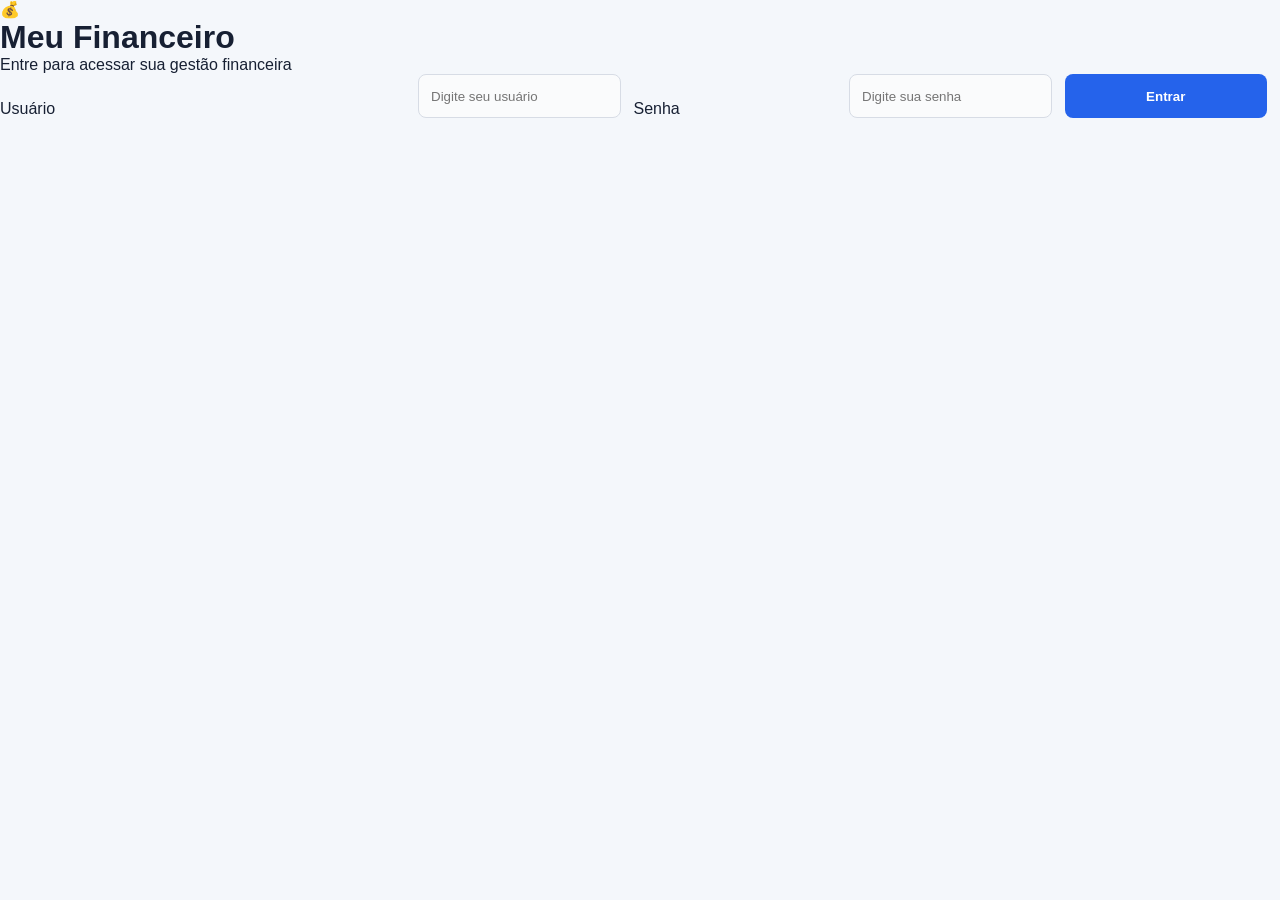
==== login.html @ 31ed2437 "Add files via upload" ====
<!DOCTYPE html>
<html lang="pt-BR">

<head>

    <meta charset="UTF-8">

    <meta name="viewport" content="width=device-width, initial-scale=1.0">

    <title>Login - Meu Financeiro</title>

    <link rel="stylesheet" href="style.css">

</head>

<body class="pagina-login">

    <div class="login-container">

        <div class="login-card">

            <div class="login-logo">
                💰
            </div>

            <h1>Meu Financeiro</h1>

            <p>
                Entre para acessar sua gestão financeira
            </p>


            <form id="loginForm">

                <label>
                    Usuário
                </label>

                <input
                    type="text"
                    id="usuario"
                    placeholder="Digite seu usuário"
                    required
                >


                <label>
                    Senha
                </label>

                <input
                    type="password"
                    id="senha"
                    placeholder="Digite sua senha"
                    required
                >


                <button type="submit">
                    Entrar
                </button>

            </form>


            <p
                id="mensagemErro"
                class="mensagem-erro"
            ></p>

        </div>

    </div>


    <script>

        const formulario =
            document.getElementById("loginForm");


        formulario.addEventListener(
            "submit",
            function(event) {

                event.preventDefault();


                const usuario =
                    document.getElementById("usuario").value;


                const senha =
                    document.getElementById("senha").value;


                /*
                 * LOGIN DE DEMONSTRAÇÃO
                 */

                if (
                    usuario === "admin" &&
                    senha === "123456"
                ) {

                    localStorage.setItem(
                        "usuarioLogado",
                        "true"
                    );


                    window.location.href =
                        "index.html";

                }

                else {

                    document.getElementById(
                        "mensagemErro"
                    ).textContent =
                        "Usuário ou senha incorretos.";

                }

            }
        );

    </script>

</body>

</html>
---- style.css ----
* {
    box-sizing: border-box;
    margin: 0;
    padding: 0;
}

body {
    font-family: Arial, Helvetica, sans-serif;
    background: #f4f7fb;
    color: #172033;
}


/* CABEÇALHO */

header {
    background: #172554;
    color: white;
    padding: 22px 40px;
    box-shadow: 0 2px 10px rgba(0,0,0,0.08);
}

.logo {
    max-width: 1200px;
    margin: auto;
    font-size: 23px;
    font-weight: bold;
}

.logo span {
    margin-left: 8px;
}


/* CONTEÚDO */

.container {
    max-width: 1200px;
    margin: 35px auto;
    padding: 0 25px;
}

.cabecalho h1 {
    font-size: 30px;
    margin-bottom: 8px;
}

.cabecalho p {
    color: #6b7280;
    margin-bottom: 30px;
}


/* CARDS */

.cards {
    display: grid;
    grid-template-columns: repeat(3, 1fr);
    gap: 20px;
    margin-bottom: 25px;
}

.card {
    background: white;
    padding: 25px;
    border-radius: 15px;
    border: 1px solid #e7ebf2;
    box-shadow: 0 5px 18px rgba(15,23,42,0.05);
}

.card h3 {
    color: #6b7280;
    font-size: 14px;
    margin-bottom: 13px;
}

.card p {
    font-size: 27px;
    font-weight: bold;
}

.saldo {
    color: #2563eb;
}

.receita {
    color: #16a34a;
}

.despesa {
    color: #dc2626;
}


/* PAINÉIS */

.painel {
    background: white;
    padding: 28px;
    border-radius: 15px;
    border: 1px solid #e7ebf2;
    box-shadow: 0 5px 18px rgba(15,23,42,0.05);
    margin-bottom: 25px;
}

.painel h2 {
    font-size: 19px;
    margin-bottom: 22px;
}


/* FORMULÁRIO */

form {
    display: grid;
    grid-template-columns: 2fr 1fr 1fr 1fr 1fr auto;
    gap: 13px;
    align-items: end;
}

.campo {
    display: flex;
    flex-direction: column;
}

.campo label {
    font-size: 13px;
    font-weight: bold;
    color: #4b5563;
    margin-bottom: 7px;
}

input,
select {
    width: 100%;
    height: 44px;
    padding: 0 12px;
    border: 1px solid #d7dce5;
    border-radius: 8px;
    background: #fafbfc;
    outline: none;
}

input:focus,
select:focus {
    border-color: #2563eb;
    box-shadow: 0 0 0 3px rgba(37,99,235,0.1);
}


/* BOTÕES */

button {
    height: 44px;
    padding: 0 18px;
    border: none;
    border-radius: 8px;
    background: #2563eb;
    color: white;
    font-weight: bold;
    cursor: pointer;
}

button:hover {
    background: #1d4ed8;
}


/* GRÁFICOS */

.graficos {
    display: grid;
    grid-template-columns: 1fr 1fr;
    gap: 25px;
}

.categoria-grafico {
    margin-bottom: 20px;
}

.categoria-topo {
    display: flex;
    justify-content: space-between;
    margin-bottom: 7px;
    font-size: 14px;
}

.categoria-topo span {
    color: #6b7280;
}


/* BARRAS */

.barra-fundo {
    width: 100%;
    height: 15px;
    background: #edf0f5;
    border-radius: 20px;
    overflow: hidden;
}

.barra {
    height: 100%;
    border-radius: 20px;
    transition: width 0.5s;
}

.barra-gasto {
    height: 100%;
    background: #dc2626;
    border-radius: 20px;
    transition: width 0.5s;
}

.receita-barra {
    background: #16a34a;
}

.despesa-barra {
    background: #dc2626;
}


/* RESUMO DO GRÁFICO */

.barra-container {
    margin-bottom: 25px;
}

.barra-container > span {
    display: block;
    font-size: 14px;
    margin-bottom: 8px;
}

.barra-container strong {
    display: block;
    margin-top: 7px;
    font-size: 14px;
}


/* HISTÓRICO */

.titulo-historico {
    display: flex;
    justify-content: space-between;
    align-items: center;
    margin-bottom: 20px;
}

.titulo-historico h2 {
    margin-bottom: 0;
}

#filtro {
    width: 160px;
}


.lancamento {
    display: flex;
    justify-content: space-between;
    align-items: center;
    padding: 17px 5px;
    border-bottom: 1px solid #edf0f4;
}

.lancamento:last-child {
    border-bottom: none;
}

.lancamento strong {
    font-size: 15px;
}

.lancamento small {
    display: inline-block;
    margin-top: 6px;
    color: #8b94a5;
    font-size: 12px;
}

.valor-receita {
    color: #16a34a;
    font-weight: bold;
    margin-right: 12px;
}

.valor-despesa {
    color: #dc2626;
    font-weight: bold;
    margin-right: 12px;
}


/* EXCLUIR */

.botao-excluir {
    height: 32px;
    padding: 0 10px;
    background: #fff1f2;
    color: #dc2626;
    font-size: 12px;
    border: 1px solid #fecdd3;
}

.botao-excluir:hover {
    background: #fee2e2;
}


/* VAZIO */

.vazio {
    color: #9ca3af;
    text-align: center;
    padding: 25px;
}


/* RESPONSIVO */

@media (max-width: 1050px) {

    form {
        grid-template-columns: 1fr 1fr 1fr;
    }

}

@media (max-width: 800px) {

    .cards {
        grid-template-columns: 1fr;
    }

    .graficos {
        grid-template-columns: 1fr;
    }

}

@media (max-width: 600px) {

    header {
        padding: 20px;
    }

    .container {
        padding: 0 15px;
    }

    form {
        grid-template-columns: 1fr;
    }

    .titulo-historico {
        flex-direction: column;
        align-items: flex-start;
        gap: 15px;
    }

    #filtro {
        width: 100%;
    }

    .lancamento {
        flex-direction: column;
        align-items: flex-start;
        gap: 12px;
    }
/* =========================
   TELA DE LOGIN
========================= */

.pagina-login {
    min-height: 100vh;
    background: #f4f7fb;
    display: flex;
    align-items: center;
    justify-content: center;
}


.login-container {
    width: 100%;
    max-width: 420px;
    padding: 20px;
}


.login-card {
    background: white;
    padding: 40px;
    border-radius: 18px;
    box-shadow: 0 10px 35px rgba(0, 0, 0, 0.10);
    text-align: center;
}


.login-logo {
    font-size: 50px;
    margin-bottom: 10px;
}


.login-card h1 {
    margin-bottom: 8px;
    color: #172554;
}


.login-card p {
    color: #6b7280;
    margin-bottom: 25px;
}


.login-card form {
    display: flex;
    flex-direction: column;
    gap: 10px;
    text-align: left;
}


.login-card label {
    font-size: 14px;
    font-weight: bold;
    color: #374151;
    margin-top: 8px;
}


.login-card input {
    width: 100%;
    height: 46px;
    padding: 0 14px;
    border: 1px solid #d7dce5;
    border-radius: 8px;
    font-size: 14px;
}


.login-card input:focus {
    outline: none;
    border-color: #2563eb;
    box-shadow: 0 0 0 3px rgba(37, 99, 235, 0.10);
}


.login-card button {
    width: 100%;
    margin-top: 15px;
}


.mensagem-erro {
    color: #dc2626 !important;
    font-size: 14px;
    margin-top: 15px;
}
}
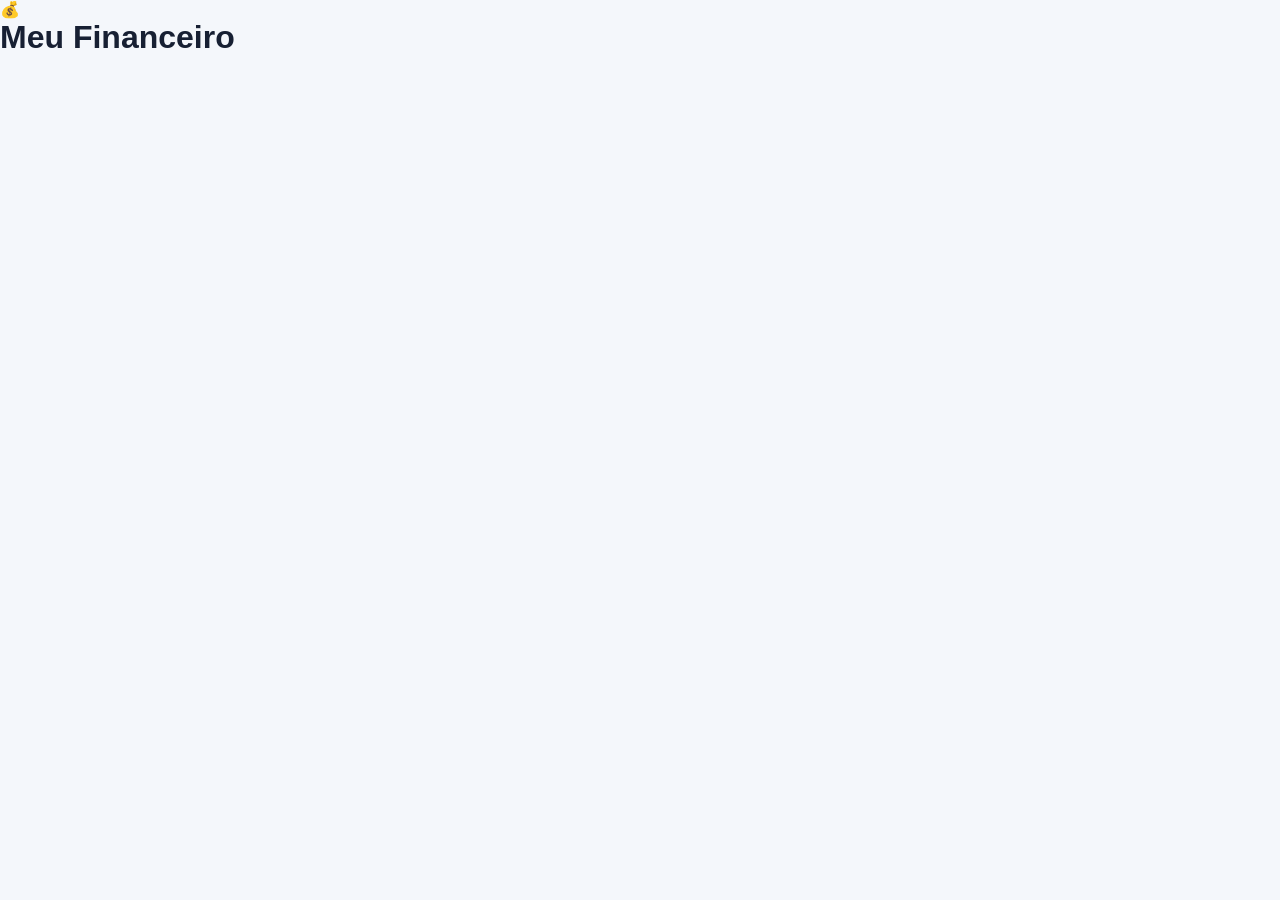
==== commit 0a2850f5: "Add files via upload" ====
--- a/login.html
+++ b/login.html
@@ -2,15 +2,12 @@
 <html lang="pt-BR">
 
 <head>
-
     <meta charset="UTF-8">
-
     <meta name="viewport" content="width=device-width, initial-scale=1.0">
 
     <title>Login - Meu Financeiro</title>
 
     <link rel="stylesheet" href="style.css">
-
 </head>
 
 <body class="pagina-login">
@@ -19,115 +16,6 @@
 
         <div class="login-card">
 
-            <div class="login-logo">
-                💰
-            </div>
+            <div class="login-logo">💰</div>
 
-            <h1>Meu Financeiro</h1>
-
-            <p>
-                Entre para acessar sua gestão financeira
-            </p>
-
-
-            <form id="loginForm">
-
-                <label>
-                    Usuário
-                </label>
-
-                <input
-                    type="text"
-                    id="usuario"
-                    placeholder="Digite seu usuário"
-                    required
-                >
-
-
-                <label>
-                    Senha
-                </label>
-
-                <input
-                    type="password"
-                    id="senha"
-                    placeholder="Digite sua senha"
-                    required
-                >
-
-
-                <button type="submit">
-                    Entrar
-                </button>
-
-            </form>
-
-
-            <p
-                id="mensagemErro"
-                class="mensagem-erro"
-            ></p>
-
-        </div>
-
-    </div>
-
-
-    <script>
-
-        const formulario =
-            document.getElementById("loginForm");
-
-
-        formulario.addEventListener(
-            "submit",
-            function(event) {
-
-                event.preventDefault();
-
-
-                const usuario =
-                    document.getElementById("usuario").value;
-
-
-                const senha =
-                    document.getElementById("senha").value;
-
-
-                /*
-                 * LOGIN DE DEMONSTRAÇÃO
-                 */
-
-                if (
-                    usuario === "admin" &&
-                    senha === "123456"
-                ) {
-
-                    localStorage.setItem(
-                        "usuarioLogado",
-                        "true"
-                    );
-
-
-                    window.location.href =
-                        "index.html";
-
-                }
-
-                else {
-
-                    document.getElementById(
-                        "mensagemErro"
-                    ).textContent =
-                        "Usuário ou senha incorretos.";
-
-                }
-
-            }
-        );
-
-    </script>
-
-</body>
-
-</html>+            <h1>Meu Financeiro</h1>
--- a/style.css
+++ b/style.css
@@ -462,4 +462,70 @@
     font-size: 14px;
     margin-top: 15px;
 }
+/* =========================
+   USUARIO E LOGOUT
+========================= */
+
+header {
+    display: flex;
+    align-items: center;
+    justify-content: space-between;
+}
+
+
+.usuario-area {
+    display: flex;
+    align-items: center;
+    gap: 15px;
+}
+
+
+#usuarioNome {
+    font-weight: bold;
+}
+
+
+.botao-sair {
+    background: #dc2626;
+    color: white;
+    border: none;
+    padding: 9px 18px;
+    border-radius: 8px;
+    cursor: pointer;
+    font-weight: bold;
+}
+
+
+.botao-sair:hover {
+    background: #b91c1c;
+}
+
+
+.botao-cadastro {
+    width: 100%;
+    background: transparent;
+    color: #2563eb;
+    border: 1px solid #2563eb;
+    padding: 11px;
+    border-radius: 8px;
+    cursor: pointer;
+}
+
+
+.botao-cadastro:hover {
+    background: #eff6ff;
+}
+
+
+.login-card hr {
+    border: none;
+    border-top: 1px solid #e5e7eb;
+    margin: 25px 0;
+}
+
+
+.cadastro-texto {
+    margin-bottom: 10px !important;
+}
+
 }
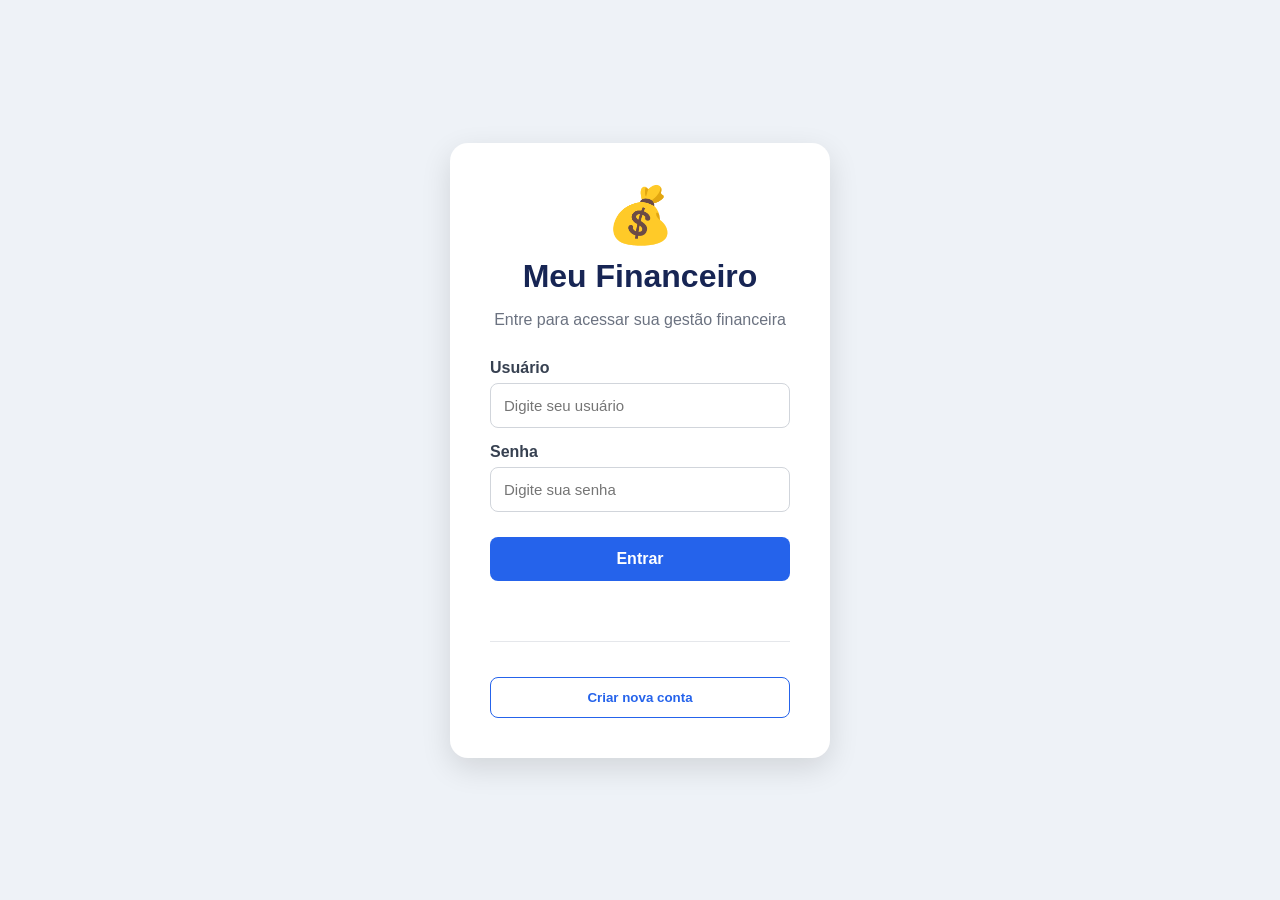
==== commit 38901b28: "Add files via upload" ====
--- a/login.html
+++ b/login.html
@@ -2,20 +2,416 @@
 <html lang="pt-BR">
 
 <head>
+
     <meta charset="UTF-8">
+
     <meta name="viewport" content="width=device-width, initial-scale=1.0">
 
     <title>Login - Meu Financeiro</title>
 
-    <link rel="stylesheet" href="style.css">
+    <style>
+
+        * {
+            box-sizing: border-box;
+        }
+
+        body {
+            margin: 0;
+            min-height: 100vh;
+            font-family: Arial, sans-serif;
+            background: #eef2f7;
+
+            display: flex;
+            align-items: center;
+            justify-content: center;
+        }
+
+        .login-card {
+            width: 380px;
+            max-width: 90%;
+
+            background: white;
+
+            padding: 40px;
+
+            border-radius: 18px;
+
+            box-shadow:
+                0 10px 30px rgba(0,0,0,0.12);
+
+            text-align: center;
+        }
+
+        .logo {
+            font-size: 55px;
+            margin-bottom: 10px;
+        }
+
+        h1 {
+            margin: 0 0 10px 0;
+            color: #172554;
+        }
+
+        .descricao {
+            color: #6b7280;
+            margin-bottom: 30px;
+        }
+
+        form {
+            text-align: left;
+        }
+
+        label {
+            display: block;
+
+            margin-top: 15px;
+            margin-bottom: 6px;
+
+            font-weight: bold;
+
+            color: #374151;
+        }
+
+        input {
+            width: 100%;
+
+            padding: 13px;
+
+            border: 1px solid #d1d5db;
+
+            border-radius: 8px;
+
+            font-size: 15px;
+        }
+
+        input:focus {
+            outline: none;
+
+            border-color: #2563eb;
+        }
+
+        .botao-entrar {
+            width: 100%;
+
+            margin-top: 25px;
+
+            padding: 13px;
+
+            border: none;
+
+            border-radius: 8px;
+
+            background: #2563eb;
+
+            color: white;
+
+            font-size: 16px;
+
+            font-weight: bold;
+
+            cursor: pointer;
+        }
+
+        .botao-entrar:hover {
+            background: #1d4ed8;
+        }
+
+        .botao-cadastro {
+            width: 100%;
+
+            margin-top: 10px;
+
+            padding: 12px;
+
+            border: 1px solid #2563eb;
+
+            border-radius: 8px;
+
+            background: white;
+
+            color: #2563eb;
+
+            font-weight: bold;
+
+            cursor: pointer;
+        }
+
+        .mensagem {
+            margin-top: 15px;
+
+            color: #dc2626;
+
+            font-size: 14px;
+
+            min-height: 20px;
+        }
+
+        .linha {
+            margin: 25px 0;
+
+            border: 0;
+
+            border-top: 1px solid #e5e7eb;
+        }
+
+    </style>
+
 </head>
 
-<body class="pagina-login">
-
-    <div class="login-container">
-
-        <div class="login-card">
-
-            <div class="login-logo">💰</div>
-
-            <h1>Meu Financeiro</h1>+
+<body>
+
+
+    <div class="login-card">
+
+        <div class="logo">
+            💰
+        </div>
+
+
+        <h1>
+            Meu Financeiro
+        </h1>
+
+
+        <p class="descricao">
+            Entre para acessar sua gestão financeira
+        </p>
+
+
+        <form id="loginForm">
+
+            <label for="usuario">
+                Usuário
+            </label>
+
+            <input
+                type="text"
+                id="usuario"
+                placeholder="Digite seu usuário"
+                required
+            >
+
+
+            <label for="senha">
+                Senha
+            </label>
+
+            <input
+                type="password"
+                id="senha"
+                placeholder="Digite sua senha"
+                required
+            >
+
+
+            <button
+                type="submit"
+                class="botao-entrar"
+            >
+                Entrar
+            </button>
+
+
+            <div
+                id="mensagem"
+                class="mensagem"
+            ></div>
+
+        </form>
+
+
+        <hr class="linha">
+
+
+        <button
+            type="button"
+            class="botao-cadastro"
+            onclick="criarConta()"
+        >
+            Criar nova conta
+        </button>
+
+    </div>
+
+
+<script>
+
+
+    // Cria o usuário administrador na primeira utilização
+
+    if (!localStorage.getItem("usuarios")) {
+
+        const usuarios = [
+
+            {
+                usuario: "admin",
+                senha: "123456"
+            }
+
+        ];
+
+        localStorage.setItem(
+            "usuarios",
+            JSON.stringify(usuarios)
+        );
+
+    }
+
+
+    // LOGIN
+
+    document
+        .getElementById("loginForm")
+        .addEventListener(
+            "submit",
+            function(event) {
+
+                event.preventDefault();
+
+
+                const usuario =
+                    document
+                    .getElementById("usuario")
+                    .value
+                    .trim();
+
+
+                const senha =
+                    document
+                    .getElementById("senha")
+                    .value;
+
+
+                const usuarios =
+                    JSON.parse(
+                        localStorage.getItem("usuarios")
+                    ) || [];
+
+
+                const encontrado =
+                    usuarios.find(
+                        function(conta) {
+
+                            return (
+                                conta.usuario === usuario &&
+                                conta.senha === senha
+                            );
+
+                        }
+                    );
+
+
+                if (encontrado) {
+
+                    localStorage.setItem(
+                        "usuarioLogado",
+                        "true"
+                    );
+
+
+                    localStorage.setItem(
+                        "usuarioAtual",
+                        usuario
+                    );
+
+
+                    window.location.href =
+                        "index.html";
+
+                }
+
+                else {
+
+                    document
+                        .getElementById("mensagem")
+                        .textContent =
+                        "Usuário ou senha incorretos.";
+
+                }
+
+            }
+        );
+
+
+    // CRIAR CONTA
+
+    function criarConta() {
+
+        const usuario =
+            prompt(
+                "Digite o nome do novo usuário:"
+            );
+
+
+        if (!usuario) {
+            return;
+        }
+
+
+        const senha =
+            prompt(
+                "Digite a senha:"
+            );
+
+
+        if (!senha) {
+            return;
+        }
+
+
+        const usuarios =
+            JSON.parse(
+                localStorage.getItem("usuarios")
+            ) || [];
+
+
+        const existe =
+            usuarios.some(
+                function(conta) {
+
+                    return conta.usuario === usuario;
+
+                }
+            );
+
+
+        if (existe) {
+
+            alert(
+                "Esse usuário já existe."
+            );
+
+            return;
+
+        }
+
+
+        usuarios.push({
+
+            usuario: usuario,
+
+            senha: senha
+
+        });
+
+
+        localStorage.setItem(
+            "usuarios",
+            JSON.stringify(usuarios)
+        );
+
+
+        alert(
+            "Conta criada! Agora faça login."
+        );
+
+    }
+
+
+</script>
+
+
+</body>
+
+</html>
